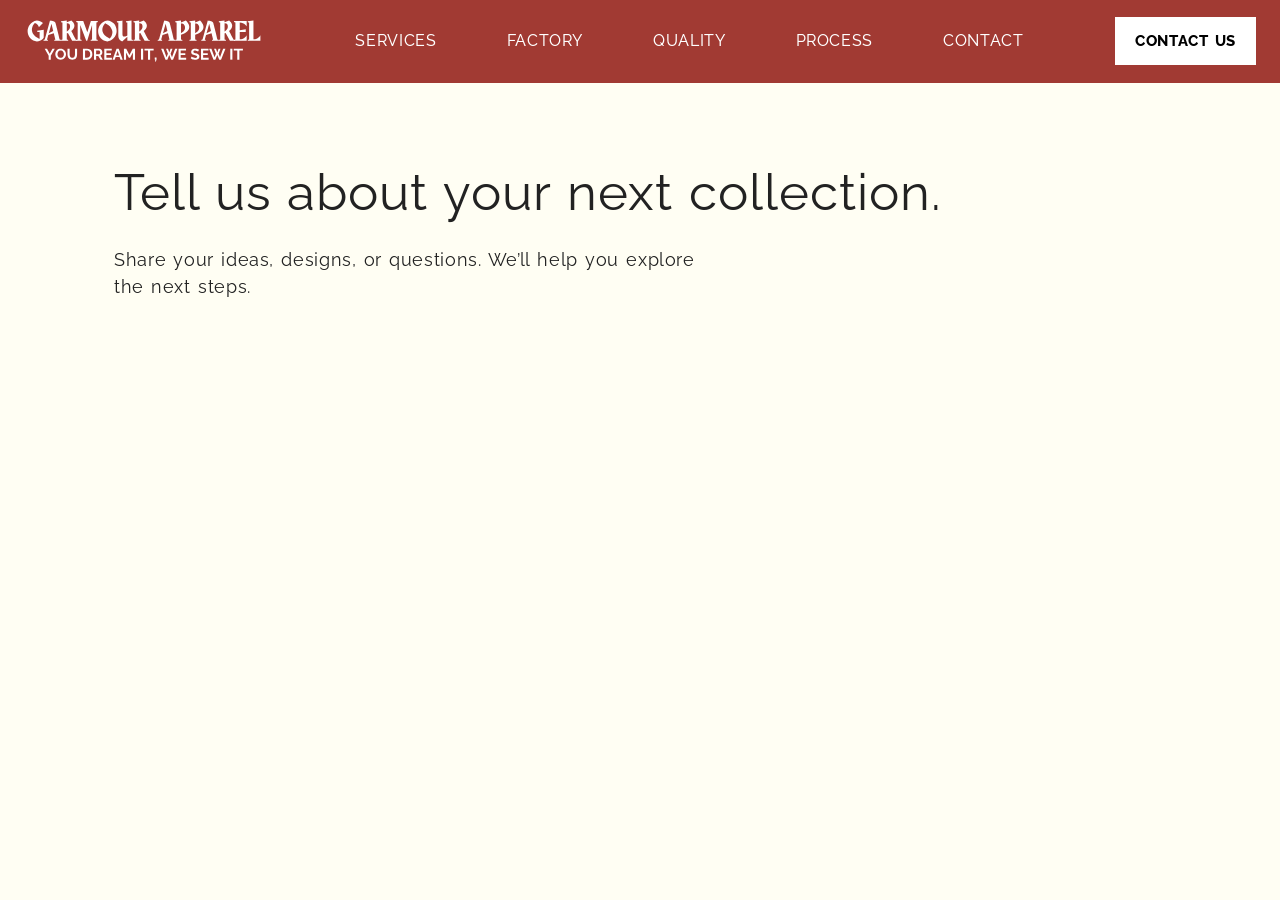
==== contact.html @ e265d95a "added contact page intro and navi" ====
<!DOCTYPE html>
<html lang="en">
  <head>
    <meta charset="UTF-8">
    <meta name="viewport" content="width=device-width, initial-scale=1.0">

    <title>Contact Us | Garmour Apparel</title>

    <link
      href="https://fonts.googleapis.com/css2?family=Raleway:ital,wght@0,100..900;1,100..900&display=swap"
      rel="stylesheet"
    >

    <link rel="stylesheet" href="style.css">
    <link rel="stylesheet" href="contact.css">
  </head>

  <body class="contact-page" id="top">
    <header class="site-header">
      <a class="brand" href="index.html">
        <img
          class="brand-logo"
          src="FactoryPics/logo.svg"
          alt="Garmour Apparel"
        >
      </a>

      <button
        class="menu-toggle"
        type="button"
        aria-label="Open navigation menu"
        aria-controls="primary-navigation"
        aria-expanded="false"
      >
        <span aria-hidden="true"></span>
        <span aria-hidden="true"></span>
        <span aria-hidden="true"></span>
      </button>

      <nav
        id="primary-navigation"
        class="nav-links"
        aria-label="Primary navigation"
      >
        <a href="index.html#services">SERVICES</a>
        <a href="index.html#factory">FACTORY</a>
        <a href="index.html#quality">QUALITY</a>
        <a href="index.html#process">PROCESS</a>
        <a href="contact.html" aria-current="page">CONTACT</a>
      </nav>

      <a class="quote-button" href="contact.html">CONTACT US</a>
    </header>
    <main class="contact-main">
      <h1>Tell us about your next collection.</h1>

      <p>
        Share your ideas, designs, or questions.
        We’ll help you explore the next steps.
      </p>
    </main>
    <script>
        const header = document.querySelector(".site-header");
        const menuButton = document.querySelector(".menu-toggle");
        const navigation = document.querySelector(".nav-links");

        function setMenuOpen(open) {
            header.classList.toggle("menu-open", open);

            menuButton.setAttribute("aria-expanded", String(open));

            menuButton.setAttribute(
            "aria-label",
            open ? "Close navigation menu" : "Open navigation menu"
            );
        }

        menuButton.addEventListener("click", () => {
            const currentlyOpen =
            menuButton.getAttribute("aria-expanded") === "true";

            setMenuOpen(!currentlyOpen);
        });

        navigation.addEventListener("click", (event) => {
            if (event.target.closest("a")) {
            setMenuOpen(false);
            }
        });

        document.addEventListener("keydown", (event) => {
            if (
            event.key === "Escape" &&
            header.classList.contains("menu-open")
            ) {
            setMenuOpen(false);
            menuButton.focus();
            }
        });

        window.matchMedia("(max-width: 900px)")
            .addEventListener("change", () => {
            setMenuOpen(false);
            });
    </script>
  </body>
</html>
---- style.css ----
* {
  box-sizing: border-box;
}

body {
  margin: 0;
  background: #f7f8f6;
  color: #111827;
  font-family: "Raleway", Arial, sans-serif;
  font-weight: 400;
  line-height: 1.5;
  letter-spacing: 0.04em;
  word-spacing: 0.1em;
}

.site-header {
  position: fixed;
  top: 0;
  left: 0;
  width: 100%;
  z-index: 10;
  display: flex;
  justify-content: space-between;
  align-items: center;
  flex-wrap: wrap;
  gap: 24px;

  padding: 16px 24px;
  background: #a13a33;
  color: #ffffff;
  border-bottom: 1px solid transparent;
}

a {
  color: inherit;
  text-decoration: none;
}

.brand {
  display: block;
  flex-shrink: 0;
}

.brand-logo {
  display: block;
  width: clamp(160px, 24vw, 240px);
  height: auto;
}

.nav-links {
  display: flex;
  align-items: center;
  flex-wrap: wrap;
  gap: 30px;
}

.nav-links a {
  display: inline-flex;
  align-items: center;
  padding: 13px 20px;

  background: transparent;
  color: #ffffff;
  border-radius: 0;

  font-size: 16px;
  font-weight: 450;
}

.nav-links a:hover {
  background: #ffffff;
  color: #000000;
  text-decoration: none;
}

.quote-button {
  display: inline-flex;
  align-items: center;
  justify-content: center;

  padding: 13px 20px;
  background: #ffffff;
  color: black;
  border-radius: 0;
  font-size: 15px;
  font-weight: 750;
}

.hero {
  position: relative;
  min-height: 100svh;
  display: flex;
  align-items: flex-end;
  padding-top: 100px;
  overflow: hidden;
}

.hero-image {
  position: absolute;
  inset: 0;
  display: block;
  width: 100%;
  height: 100%;
  object-fit: cover;
  object-position: center;
}

.hero-content {
  position: relative;
  z-index: 2;
  width: min(100%, 960px);
  padding: clamp(24px, 5vw, 72px);
}

.eyebrow {
  margin: 0;
  margin-bottom: 12px;
  color: #2d7f7a;
  font-size: 12px;
  font-weight: 850;
  text-transform: uppercase;
}

.hero h1 {
  max-width: 20ch;
  margin: 0 0 16px;
  color: #ffffff;
  font-size: clamp(25px, 4vw, 50px);
  font-weight: 300;
  line-height: 1.12;
  text-wrap: balance;
}

.hero-copy {
  margin: 0 0 28px;
  color: #f0f3f4;
  font-size: clamp(16px, 1.5vw, 20px);
  line-height: 1.6;
}

.hero-actions {
  display: flex;
  flex-wrap: wrap;
  gap: 14px;
}

.primary-action,
.secondary-action {
  display: inline-flex;
  align-items: center;
  justify-content: center;
  min-height: 44px;
  padding: 13px 20px;
  border-radius: 0;
  font-size: 15px;
  font-weight: 750;
}

.primary-action {
  background: #ffffff;
  color: black;
}

.secondary-action {
  background: #ffffff;
  color: #122238;
  border: 1px solid #d9dee7;
}

.section {
  padding: 80px clamp(20px, 5vw, 72px);
}

.section-heading {
  max-width: 720px;
  margin-bottom: 32px;
  color: #5b6575;
}

.section h2 {
  margin: 0;
  margin-bottom: 16px;
  color: #122238;
  font-size: clamp(30px, 4vw, 48px);
  font-weight: 400;
  line-height: 1.1;
}

.service-grid {
  display: grid;
  grid-template-columns: 1fr 1fr 1fr 1fr;
  gap: 18px;
}

.service-card {
  padding: 28px;
  background: #ffffff;
  border: 1px solid #d9dee7;
  border-radius: 0;
}

.service-number {
  display: block;
  margin-bottom: 20px;
  color: #2d7f7a;
  font-size: 12px;
  font-weight: 800;
}

.service-card h3 {
  margin: 0;
  margin-bottom: 12px;
  color: #122238;
  font-size: 20px;
  font-weight: 600;
  line-height: 1.2;
}

.service-card p {
  margin: 0;
  color: #5b6575;
  font-size: 14px;
  line-height: 1.7;
}

@media (max-width: 980px) {
  .service-grid {
    grid-template-columns: 1fr 1fr;
  }
}

@media (max-width: 680px) {
  .service-grid {
    grid-template-columns: 1fr;
  }
}

img {
  display: block;
  max-width: 100%;
  height: auto;
}

.factory {
  background: #ffffff;
}

.gallery {
  display: grid;
  grid-template-columns: 1fr 1fr 1fr;
  gap: 18px;
}

.gallery-item {
  margin: 0;
  min-width: 0;
  border-radius: 0;
  overflow: hidden;
  background: #dfe7ee;
}

.gallery-item img {
  width: 100%;
  aspect-ratio: 4 / 3;
  object-fit: cover;
}

@media (max-width: 980px) {
  .gallery {
    grid-template-columns: 1fr 1fr;
  }
}

@media (max-width: 680px) {
  .gallery {
    grid-template-columns: 1fr;
  }
}

.factory-stats {
  display: grid;
  grid-template-columns: 1fr 1fr 1fr 1fr;
  gap: 18px;
  margin-top: 32px;
}

.stat-card {
  padding: 24px 16px;
  background: #f7f8f6;
  border: 1px solid #d9dee7;
  border-radius: 0;
  text-align: center;
}

.stat-value {
  display: block;
  margin-bottom: 8px;
  color: #122238;
  font-size: 36px;
  font-weight: 750;
  line-height: 1.1;
}

.stat-label {
  display: block;
  color: #5b6575;
  font-size: 13px;
}

@media (max-width: 680px) {
  .factory-stats {
    grid-template-columns: 1fr 1fr;
  }
}

.quality {
  display: grid;
  grid-template-columns: 1fr 1fr;
  align-items: center;
  gap: 48px;
  background: #dfe7ee;
}

.quality-copy {
  color: #5b6575;
  line-height: 1.7;
}

.quality-list {
  margin: 24px 0 0;
  padding-left: 20px;
  color: #122238;
}

.quality-list li {
  margin-bottom: 12px;
}

.quality-visual {
  min-width: 0;
  background: #ffffff;
  border: 1px solid #d9dee7;
  border-radius: 0;
  overflow: hidden;
}

.quality-visual img {
  width: 100%;
  aspect-ratio: 4 / 3;
  object-fit: cover;
}

.quality-note {
  padding: 24px;
}

.quality-note strong {
  display: block;
  color: #122238;
  font-size: 18px;
  font-weight: 750;
}

.quality-note p {
  margin: 8px 0 0;
  color: #5b6575;
  font-size: 14px;
  line-height: 1.7;
}

@media (max-width: 980px) {
  .quality {
    grid-template-columns: 1fr;
    gap: 32px;
  }
}

.process-steps {
  display: grid;
  grid-template-columns: 1fr 1fr 1fr 1fr 1fr;
  gap: 18px;
  margin: 0;
  padding: 0;
  list-style-type: decimal-leading-zero;
  list-style-position: inside;
}

.process-step {
  min-width: 0;
  padding: 24px;
  background: #ffffff;
  border: 1px solid #d9dee7;
  border-radius: 0;
}

.process-step::marker {
  color: #2d7f7a;
  font-size: 18px;
  font-weight: 800;
}

.process-step h3 {
  margin: 12px 0;
  color: #122238;
  font-size: 18px;
  font-weight: 600;
  line-height: 1.3;
}

.process-step p {
  margin: 0;
  color: #5b6575;
  font-size: 14px;
  line-height: 1.7;
}

@media (max-width: 980px) {
  .process-steps {
    grid-template-columns: 1fr 1fr;
  }
}

@media (max-width: 680px) {
  .process-steps {
    grid-template-columns: 1fr;
  }
}

.contact {
  display: grid;
  grid-template-columns: 1fr 1fr;
  align-items: start;
  gap: 48px;
  background: #122238;
  color: #dfe7ee;
}

.contact h2 {
  color: #ffffff;
}

.contact .eyebrow {
  color: #b4dbd3;
}

.contact-details {
  margin-top: 32px;
  overflow-wrap: anywhere;
}

.quote-form {
  display: grid;
  gap: 16px;
  min-width: 0;
  padding: 28px;
  background: #ffffff;
  color: #122238;
  border-radius: 0;
}

.quote-form h3 {
  margin: 0;
  font-size: 24px;
  line-height: 1.3;
}

.form-note {
  margin: 0;
  color: #5b6575;
  font-size: 13px;
  line-height: 1.6;
}

.form-field {
  display: grid;
  gap: 8px;
  min-width: 0;
}

.form-field label {
  font-size: 14px;
  font-weight: 650;
}

.form-field input,
.form-field textarea {
  width: 100%;
  min-width: 0;
  padding: 12px 14px;
  border: 1px solid #8c99ad;
  border-radius: 0;
  background: #f7f8f6;
  color: inherit;
  font: inherit;
}

.form-field textarea {
  resize: vertical;
}

.form-field input:focus,
.form-field textarea:focus {
  outline: 2px solid #2d7f7a;
  outline-offset: 2px;
}

.quote-submit {
  min-height: 48px;
  padding: 12px 20px;
  border: 0;
  border-radius: 0;
  background: #122238;
  color: #ffffff;
  font: inherit;
  font-weight: 750;
  cursor: pointer;
}

.quote-submit:disabled {
  background: #d9dee7;
  color: #5b6575;
  cursor: not-allowed;
}

@media (max-width: 980px) {
  .contact {
    grid-template-columns: 1fr;
    gap: 32px;
  }
}

.site-footer {
  display: flex;
  align-items: center;
  justify-content: space-between;
  flex-wrap: wrap;
  gap: 24px;

  padding: 28px clamp(20px, 5vw, 72px);
  background: #a13a33;
  color: #dfe7ee;
  font-size: 14px;
}

.site-footer strong {
  display: block;
  margin-bottom: 6px;
  color: #ffffff;
}

.site-footer p {
  margin: 0;
  color: #b9c4d1;
  font-size: 13px;
}

.site-footer a:hover,
.site-footer a:focus-visible {
  text-decoration: underline;
}

html {
  scroll-behavior: smooth;
}

@media (prefers-reduced-motion: reduce) {
  html {
    scroll-behavior: auto;
  }
}

.site-header.over-hero {
  background: transparent;
  border-bottom-color: transparent;
}

html {
  scroll-padding-top: 100px;
}

.menu-toggle {
  display: none;
  flex-shrink: 0;
  width: 44px;
  height: 44px;
  padding: 10px;
  border: 0;
  background: transparent;
  color: #ffffff;
  cursor: pointer;
}

.menu-toggle span {
  display: block;
  width: 24px;
  height: 2px;
  border-radius: 0;
  background: currentColor;
}

@media (max-width: 900px) {
  .site-header {
    position: fixed;
    flex-wrap: nowrap;
    padding: 12px 16px;
    gap: 12px;
  }

  .brand strong {
    font-size: clamp(12px, 3.6vw, 15px);
  }

  .menu-toggle {
    display: flex;
    flex-direction: column;
    justify-content: center;
    align-items: center;
    gap: 5px;
    margin-left: auto;
  }

  .site-header .quote-button {
    display: none;
  }

  .nav-links {
    display: none;
    position: absolute;
    top: 100%;
    left: 0;
    right: 0;
    flex-direction: column;
    align-items: stretch;
    gap: 0;
    padding: 8px 16px;
    background: #a13a33;
    border-bottom: 1px solid transparent;
  }

  .site-header.menu-open .nav-links {
    display: flex;
  }

  .nav-links a {
    display: flex;
    align-items: center;
    min-height: 44px;
    padding: 10px 8px;
  }
}
---- contact.css ----
.contact-page {
  background: #fffef3;
  color: #222222;
}

.contact-main {
  max-width: 1100px;
  margin: 0 auto;
  padding: 80px 24px;
}

.contact-main h1 {
  margin: 0 0 24px;
  font-size: clamp(32px, 4vw, 52px);
  font-weight: 400;
  line-height: 1.15;
  letter-spacing: 0.02em;
}

.contact-main p {
  max-width: 55ch;
  margin: 0;
  font-size: 18px;
}

.contact-page .site-header {
  position: sticky;
}
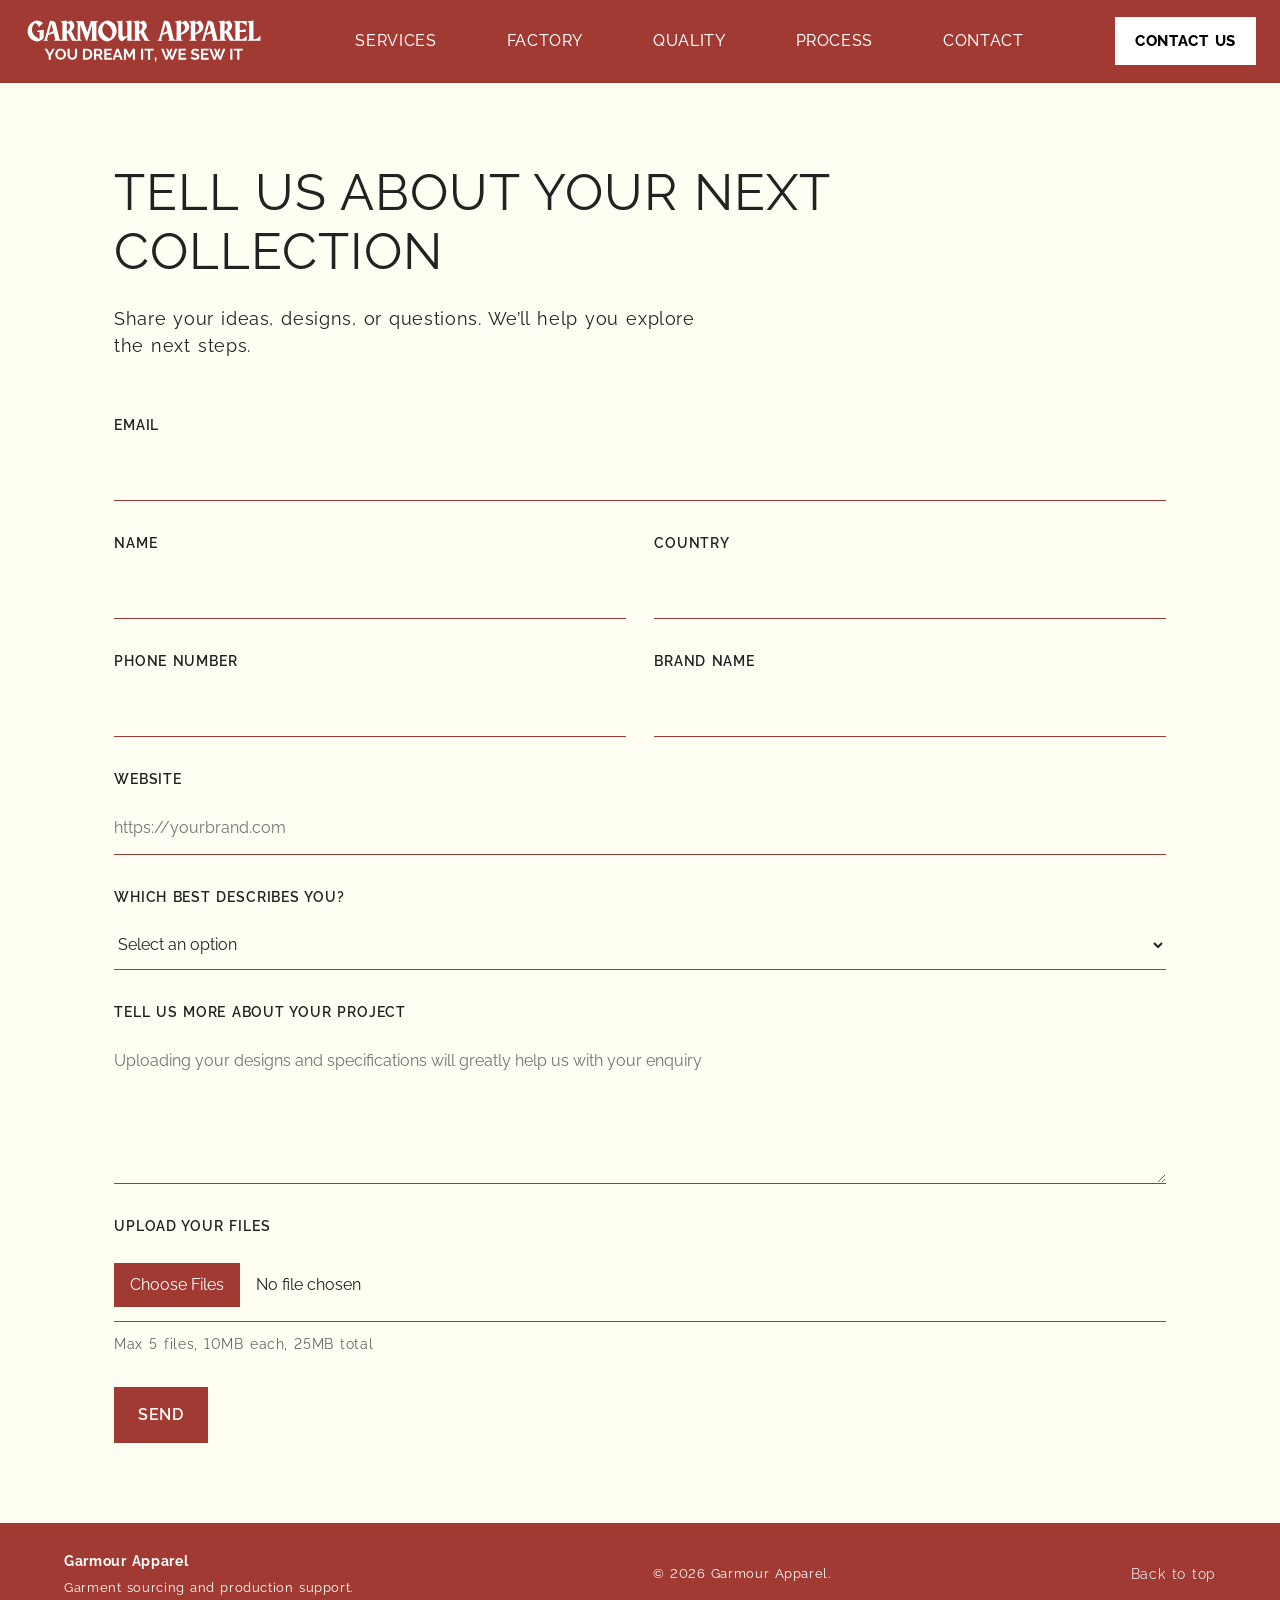
==== commit 38b6dbd4: "moved contact form to a dedicated page itself for cleaner UI" ====
--- a/contact.html
+++ b/contact.html
@@ -1,107 +1,214 @@
 <!DOCTYPE html>
 <html lang="en">
-  <head>
-    <meta charset="UTF-8">
-    <meta name="viewport" content="width=device-width, initial-scale=1.0">
-
-    <title>Contact Us | Garmour Apparel</title>
-
-    <link
-      href="https://fonts.googleapis.com/css2?family=Raleway:ital,wght@0,100..900;1,100..900&display=swap"
-      rel="stylesheet"
-    >
-
-    <link rel="stylesheet" href="style.css">
-    <link rel="stylesheet" href="contact.css">
-  </head>
-
-  <body class="contact-page" id="top">
-    <header class="site-header">
-      <a class="brand" href="index.html">
-        <img
-          class="brand-logo"
-          src="FactoryPics/logo.svg"
-          alt="Garmour Apparel"
-        >
-      </a>
-
-      <button
-        class="menu-toggle"
-        type="button"
-        aria-label="Open navigation menu"
-        aria-controls="primary-navigation"
-        aria-expanded="false"
-      >
-        <span aria-hidden="true"></span>
-        <span aria-hidden="true"></span>
-        <span aria-hidden="true"></span>
+
+<head>
+  <meta charset="UTF-8">
+  <meta name="viewport" content="width=device-width, initial-scale=1.0">
+
+  <title>Contact Us | Garmour Apparel</title>
+
+  <link href="https://fonts.googleapis.com/css2?family=Raleway:ital,wght@0,100..900;1,100..900&display=swap"
+    rel="stylesheet">
+
+  <link rel="stylesheet" href="style.css">
+  <link rel="stylesheet" href="contact.css">
+</head>
+
+<body class="contact-page" id="top">
+  <header class="site-header">
+    <a class="brand" href="index.html">
+      <img class="brand-logo" src="FactoryPics/logo.svg" alt="Garmour Apparel">
+    </a>
+
+    <button class="menu-toggle" type="button" aria-label="Open navigation menu" aria-controls="primary-navigation"
+      aria-expanded="false">
+      <span aria-hidden="true"></span>
+      <span aria-hidden="true"></span>
+      <span aria-hidden="true"></span>
+    </button>
+
+    <nav id="primary-navigation" class="nav-links" aria-label="Primary navigation">
+      <a href="index.html#services">SERVICES</a>
+      <a href="index.html#factory">FACTORY</a>
+      <a href="index.html#quality">QUALITY</a>
+      <a href="index.html#process">PROCESS</a>
+      <a href="contact.html" aria-current="page">CONTACT</a>
+    </nav>
+
+    <a class="quote-button" href="contact.html">CONTACT US</a>
+  </header>
+  <main class="contact-main">
+    <h1>TELL US ABOUT YOUR NEXT COLLECTION</h1>
+
+    <p>
+      Share your ideas, designs, or questions.
+      We’ll help you explore the next steps.
+    </p>
+    <form class="enquiry-form">
+      <div class="enquiry-field">
+        <label for="enquiry-email">Email</label>
+
+        <input type="email" id="enquiry-email" name="email" autocomplete="email" required>
+      </div>
+
+      <div class="enquiry-row">
+        <div class="enquiry-field">
+          <label for="enquiry-name">Name</label>
+
+          <input type="text" id="enquiry-name" name="name" autocomplete="name" required>
+        </div>
+
+        <div class="enquiry-field">
+          <label for="enquiry-country">Country</label>
+
+          <input type="text" id="enquiry-country" name="country" autocomplete="country-name" required>
+        </div>
+      </div>
+      <div class="enquiry-row">
+        <div class="enquiry-field">
+          <label for="enquiry-phone">Phone number</label>
+
+          <input type="tel" id="enquiry-phone" name="phone" autocomplete="tel">
+        </div>
+
+        <div class="enquiry-field">
+          <label for="enquiry-brand">Brand name</label>
+
+          <input type="text" id="enquiry-brand" name="brand_name" autocomplete="organization">
+        </div>
+      </div>
+
+      <div class="enquiry-field">
+        <label for="enquiry-website">Website</label>
+
+        <input type="url" id="enquiry-website" name="website" autocomplete="url" placeholder="https://yourbrand.com">
+      </div>
+
+      <div class="enquiry-field">
+        <label for="enquiry-type">Which best describes you?</label>
+
+        <select id="enquiry-type" name="enquiry_type">
+          <option value="">Select an option</option>
+
+          <option value="ready-to-start">
+            I have designs and I'm ready to start right away
+          </option>
+
+          <option value="design-assistance">
+            I need assistance with design
+          </option>
+
+          <option value="general-enquiry">
+            I have other enquiries and am exploring options
+          </option>
+        </select>
+      </div>
+      <div class="enquiry-field">
+        <label for="enquiry-message">Tell us more about your project</label>
+
+        <textarea id="enquiry-message" name="message" rows="5"
+          placeholder="Uploading your designs and specifications will greatly help us with your enquiry"></textarea>
+      </div>
+
+      <div class="enquiry-field">
+        <label for="enquiry-files">Upload your files</label>
+
+        <input type="file" id="enquiry-files" name="attachments[]" multiple aria-describedby="enquiry-file-help enquiry-file-error">
+
+        <p class="enquiry-help" id="enquiry-file-help">
+          Max 5 files, 10MB each, 25MB total
+        </p>
+        <p class="enquiry-error" id="enquiry-file-error" role="alert"></p>
+      </div>
+      <button class="enquiry-submit" type="submit" disabled>
+        SEND
       </button>
-
-      <nav
-        id="primary-navigation"
-        class="nav-links"
-        aria-label="Primary navigation"
-      >
-        <a href="index.html#services">SERVICES</a>
-        <a href="index.html#factory">FACTORY</a>
-        <a href="index.html#quality">QUALITY</a>
-        <a href="index.html#process">PROCESS</a>
-        <a href="contact.html" aria-current="page">CONTACT</a>
-      </nav>
-
-      <a class="quote-button" href="contact.html">CONTACT US</a>
-    </header>
-    <main class="contact-main">
-      <h1>Tell us about your next collection.</h1>
-
-      <p>
-        Share your ideas, designs, or questions.
-        We’ll help you explore the next steps.
-      </p>
-    </main>
-    <script>
-        const header = document.querySelector(".site-header");
-        const menuButton = document.querySelector(".menu-toggle");
-        const navigation = document.querySelector(".nav-links");
-
-        function setMenuOpen(open) {
-            header.classList.toggle("menu-open", open);
-
-            menuButton.setAttribute("aria-expanded", String(open));
-
-            menuButton.setAttribute(
-            "aria-label",
-            open ? "Close navigation menu" : "Open navigation menu"
-            );
-        }
-
-        menuButton.addEventListener("click", () => {
-            const currentlyOpen =
-            menuButton.getAttribute("aria-expanded") === "true";
-
-            setMenuOpen(!currentlyOpen);
-        });
-
-        navigation.addEventListener("click", (event) => {
-            if (event.target.closest("a")) {
-            setMenuOpen(false);
-            }
-        });
-
-        document.addEventListener("keydown", (event) => {
-            if (
-            event.key === "Escape" &&
-            header.classList.contains("menu-open")
-            ) {
-            setMenuOpen(false);
-            menuButton.focus();
-            }
-        });
-
-        window.matchMedia("(max-width: 900px)")
-            .addEventListener("change", () => {
-            setMenuOpen(false);
-            });
-    </script>
-  </body>
+    </form>
+  </main>
+  <footer class="site-footer">
+    <div>
+      <strong>Garmour Apparel</strong>
+      <p>Garment sourcing and production support.</p>
+    </div>
+
+    <p>&copy; 2026 Garmour Apparel.</p>
+
+    <a href="#top">Back to top</a>
+  </footer>
+  <script>
+    const header = document.querySelector(".site-header");
+    const menuButton = document.querySelector(".menu-toggle");
+    const navigation = document.querySelector(".nav-links");
+
+    function setMenuOpen(open) {
+      header.classList.toggle("menu-open", open);
+
+      menuButton.setAttribute("aria-expanded", String(open));
+
+      menuButton.setAttribute(
+        "aria-label",
+        open ? "Close navigation menu" : "Open navigation menu"
+      );
+    }
+
+    menuButton.addEventListener("click", () => {
+      const currentlyOpen =
+        menuButton.getAttribute("aria-expanded") === "true";
+
+      setMenuOpen(!currentlyOpen);
+    });
+
+    navigation.addEventListener("click", (event) => {
+      if (event.target.closest("a")) {
+        setMenuOpen(false);
+      }
+    });
+
+    document.addEventListener("keydown", (event) => {
+      if (
+        event.key === "Escape" &&
+        header.classList.contains("menu-open")
+      ) {
+        setMenuOpen(false);
+        menuButton.focus();
+      }
+    });
+
+    window.matchMedia("(max-width: 900px)")
+      .addEventListener("change", () => {
+        setMenuOpen(false);
+      });
+
+    const fileInput = document.querySelector("#enquiry-files");
+    const fileError = document.querySelector("#enquiry-file-error");
+
+    const maxFiles = 5;
+    const maxFileSize = 10 * 1000 * 1000;
+    const maxTotalSize = 25 * 1000 * 1000;
+
+    fileInput.addEventListener("change", () => {
+      const files = Array.from(fileInput.files);
+
+      let message = "";
+      let totalSize = 0;
+
+      for (const file of files) {
+        totalSize += file.size;
+      }
+
+      if (files.length > maxFiles) {
+        message = "Please select no more than 5 files.";
+      } else if (files.some((file) => file.size > maxFileSize)) {
+        message = "Each file must be 10 MB or smaller.";
+      } else if (totalSize > maxTotalSize) {
+        message = "Your files must total 25 MB or less.";
+      }
+
+      fileInput.setCustomValidity(message);
+      fileInput.setAttribute("aria-invalid", String(message !== ""));
+      fileError.textContent = message;
+    });
+  </script>
+</body>
+
 </html>
--- a/style.css
+++ b/style.css
@@ -7,6 +7,7 @@
   background: #f7f8f6;
   color: #111827;
   font-family: "Raleway", Arial, sans-serif;
+  font-variant-numeric: lining-nums;
   font-weight: 400;
   line-height: 1.5;
   letter-spacing: 0.04em;
--- a/contact.css
+++ b/contact.css
@@ -25,4 +25,124 @@
 
 .contact-page .site-header {
   position: sticky;
+}
+
+.enquiry-form {
+  display: grid;
+  gap: 32px;
+  margin-top: 56px;
+}
+
+.enquiry-row {
+  display: grid;
+  grid-template-columns: repeat(2, minmax(0, 1fr));
+  gap: 28px;
+}
+
+.enquiry-field {
+  display: flex;
+  flex-direction: column;
+  gap: 12px;
+  min-width: 0;
+}
+
+.enquiry-field label {
+  font-size: 14px;
+  font-weight: 600;
+  letter-spacing: 0.06em;
+  text-transform: uppercase;
+}
+
+.enquiry-field input,
+.enquiry-field select,
+.enquiry-field textarea {
+  width: 100%;
+  min-width: 0;
+  padding: 14px 0;
+
+  border: 0;
+  border-bottom: 1px solid #a13a33;
+  border-radius: 0;
+
+  background: transparent;
+  color: inherit;
+  font: inherit;
+}
+
+@media (max-width: 600px) {
+  .enquiry-row {
+    grid-template-columns: 1fr;
+  }
+}
+
+.enquiry-field textarea {
+  resize: vertical;
+}
+
+.enquiry-field textarea::placeholder {
+  color: #737373;
+  opacity: 1;
+}
+
+.enquiry-field .enquiry-help {
+  margin: 0;
+  font-size: 14px;
+  color: #666666;
+}
+
+.enquiry-field input[type="file"]::file-selector-button {
+  margin-right: 16px;
+  padding: 10px 16px;
+
+  border: 0;
+  border-radius: 0;
+  background: #a13a33;
+  color: #ffffff;
+
+  font: inherit;
+  cursor: pointer;
+}
+
+.enquiry-field input:focus,
+.enquiry-field select:focus,
+.enquiry-field textarea:focus {
+  outline: none;
+  border-bottom-width: 3px;
+  padding-bottom: 12px;
+}
+
+.enquiry-field .enquiry-error {
+  margin: 0;
+  font-size: 14px;
+  color: #a13a33;
+}
+
+.enquiry-error:empty {
+  display: none;
+}
+
+.enquiry-submit {
+  width: fit-content;
+  justify-self: start;
+  min-height: 52px;
+  padding: 16px 24px;
+
+  border: 0;
+  border-radius: 0;
+  background: #a13a33;
+  color: #ffffff;
+
+  font: inherit;
+  font-weight: 600;
+  letter-spacing: 0.04em;
+  text-transform: uppercase;
+}
+
+.enquiry-submit:disabled {
+  opacity: 1;
+  cursor: not-allowed;
+}
+
+.contact-page .site-footer p {
+  color: #ffffff;
 }
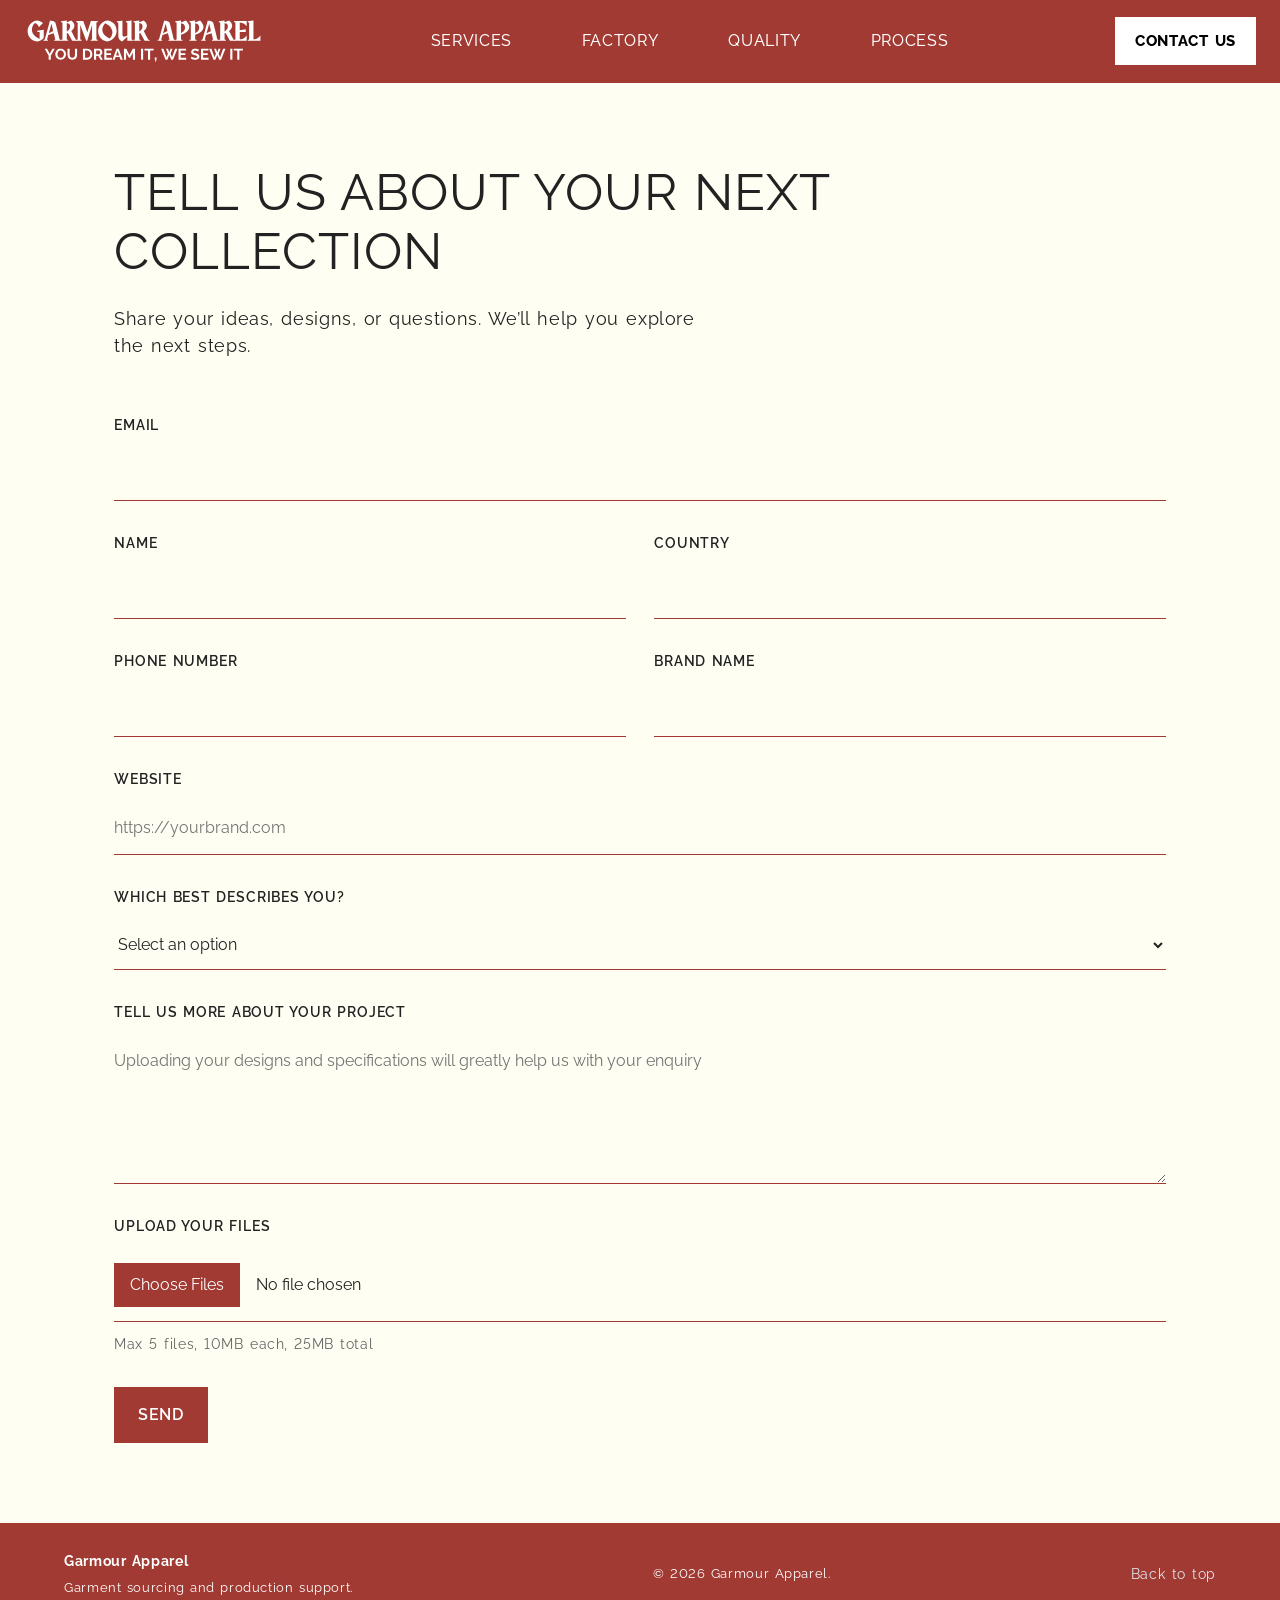
==== commit 639f6c3d: "keep header navi on one responsive row" ====
--- a/contact.html
+++ b/contact.html
@@ -20,22 +20,20 @@
       <img class="brand-logo" src="FactoryPics/logo.svg" alt="Garmour Apparel">
     </a>
 
+    <nav id="primary-navigation" class="nav-links" aria-label="Primary navigation">
+      <a href="index.html#services">SERVICES</a>
+      <a href="index.html#factory">FACTORY</a>
+      <a href="index.html#quality">QUALITY</a>
+      <a href="index.html#process">PROCESS</a>
+    </nav>
+
+    <a class="quote-button" href="contact.html" aria-current="page">CONTACT US</a>
     <button class="menu-toggle" type="button" aria-label="Open navigation menu" aria-controls="primary-navigation"
       aria-expanded="false">
       <span aria-hidden="true"></span>
       <span aria-hidden="true"></span>
       <span aria-hidden="true"></span>
     </button>
-
-    <nav id="primary-navigation" class="nav-links" aria-label="Primary navigation">
-      <a href="index.html#services">SERVICES</a>
-      <a href="index.html#factory">FACTORY</a>
-      <a href="index.html#quality">QUALITY</a>
-      <a href="index.html#process">PROCESS</a>
-      <a href="contact.html" aria-current="page">CONTACT</a>
-    </nav>
-
-    <a class="quote-button" href="contact.html">CONTACT US</a>
   </header>
   <main class="contact-main">
     <h1>TELL US ABOUT YOUR NEXT COLLECTION</h1>
@@ -113,7 +111,8 @@
       <div class="enquiry-field">
         <label for="enquiry-files">Upload your files</label>
 
-        <input type="file" id="enquiry-files" name="attachments[]" multiple aria-describedby="enquiry-file-help enquiry-file-error">
+        <input type="file" id="enquiry-files" name="attachments[]" multiple
+          aria-describedby="enquiry-file-help enquiry-file-error">
 
         <p class="enquiry-help" id="enquiry-file-help">
           Max 5 files, 10MB each, 25MB total
@@ -149,6 +148,10 @@
         "aria-label",
         open ? "Close navigation menu" : "Open navigation menu"
       );
+
+      if (open) {
+        navigation.querySelector("a").focus();
+      }
     }
 
     menuButton.addEventListener("click", () => {
@@ -174,7 +177,7 @@
       }
     });
 
-    window.matchMedia("(max-width: 900px)")
+    window.matchMedia("(max-width: 1200px)")
       .addEventListener("change", () => {
         setMenuOpen(false);
       });
--- a/style.css
+++ b/style.css
@@ -23,7 +23,7 @@
   display: flex;
   justify-content: space-between;
   align-items: center;
-  flex-wrap: wrap;
+  flex-wrap: nowrap;
   gap: 24px;
 
   padding: 16px 24px;
@@ -51,12 +51,13 @@
 .nav-links {
   display: flex;
   align-items: center;
-  flex-wrap: wrap;
+  flex-wrap: nowrap;
   gap: 30px;
 }
 
 .nav-links a {
   display: inline-flex;
+  white-space: nowrap;
   align-items: center;
   padding: 13px 20px;
 
@@ -78,6 +79,9 @@
   display: inline-flex;
   align-items: center;
   justify-content: center;
+  flex-shrink: 0;
+  white-space: nowrap;
+  min-height: 44px;
 
   padding: 13px 20px;
   background: #ffffff;
@@ -599,16 +603,10 @@
   background: currentColor;
 }
 
-@media (max-width: 900px) {
+@media (max-width: 1200px) {
   .site-header {
-    position: fixed;
-    flex-wrap: nowrap;
     padding: 12px 16px;
     gap: 12px;
-  }
-
-  .brand strong {
-    font-size: clamp(12px, 3.6vw, 15px);
   }
 
   .menu-toggle {
@@ -617,11 +615,10 @@
     justify-content: center;
     align-items: center;
     gap: 5px;
+  }
+
+  .site-header .quote-button {
     margin-left: auto;
-  }
-
-  .site-header .quote-button {
-    display: none;
   }
 
   .nav-links {
@@ -630,10 +627,12 @@
     top: 100%;
     left: 0;
     right: 0;
+
     flex-direction: column;
     align-items: stretch;
     gap: 0;
     padding: 8px 16px;
+
     background: #a13a33;
     border-bottom: 1px solid transparent;
   }
@@ -648,4 +647,20 @@
     min-height: 44px;
     padding: 10px 8px;
   }
+}
+
+@media (max-width: 480px) {
+  .site-header {
+    padding: 12px;
+    gap: 8px;
+  }
+
+  .brand-logo {
+    width: clamp(128px, 32vw, 150px);
+  }
+
+  .quote-button {
+    padding: 12px 10px;
+    font-size: 12px;
+  }
 }
